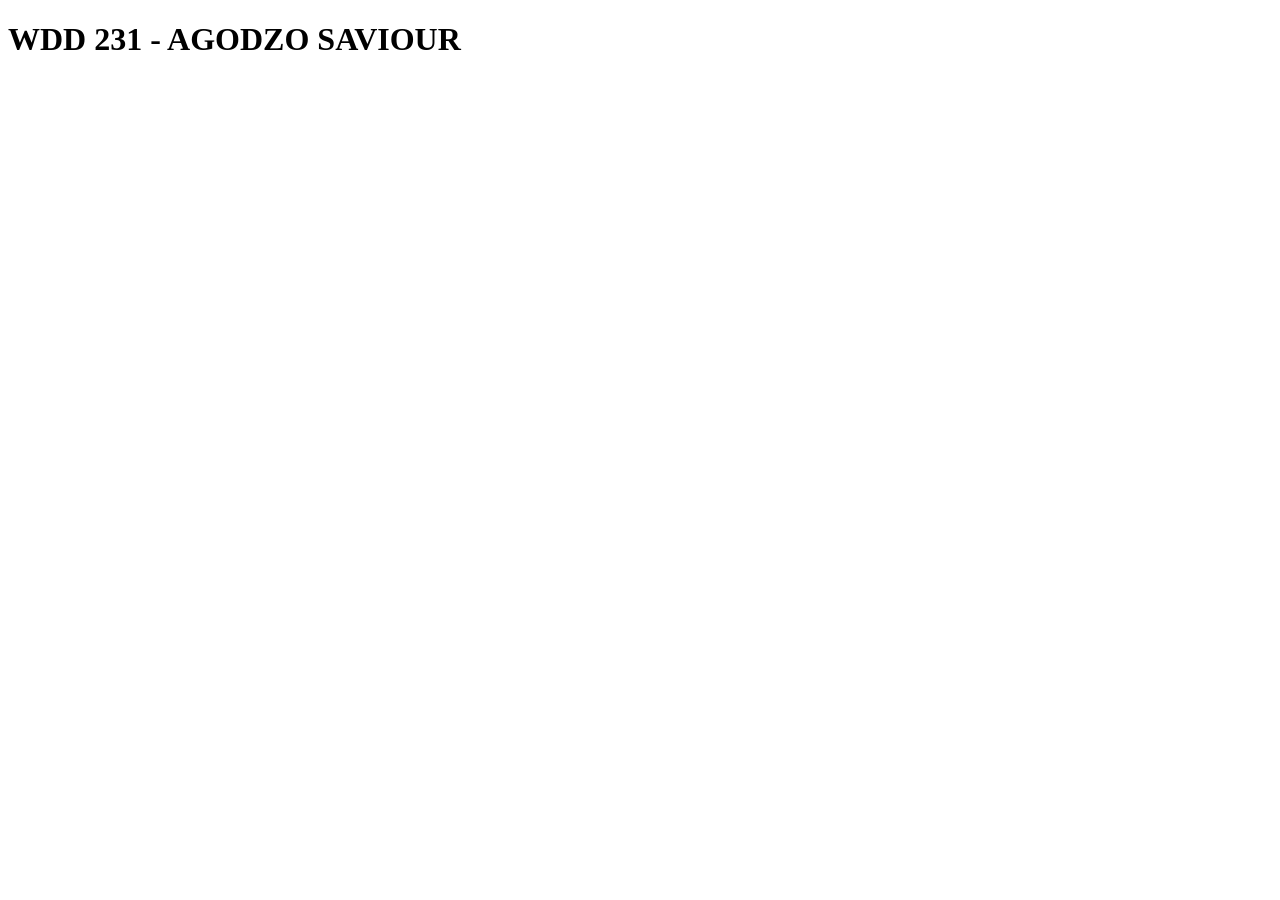
==== index.html @ b0e20092 "Update index.html" ====
<!DOCTYPE html>
<html lang="en">

<head>
    <meta charset="UTF-8">
    <meta name="viewport" content="width=device-width, initial-scale=1.0">
    <title>WDD 231</title>
</head>

<body>
    <h1>WDD 231 - AGODZO SAVIOUR</h1>
</body>

</html>
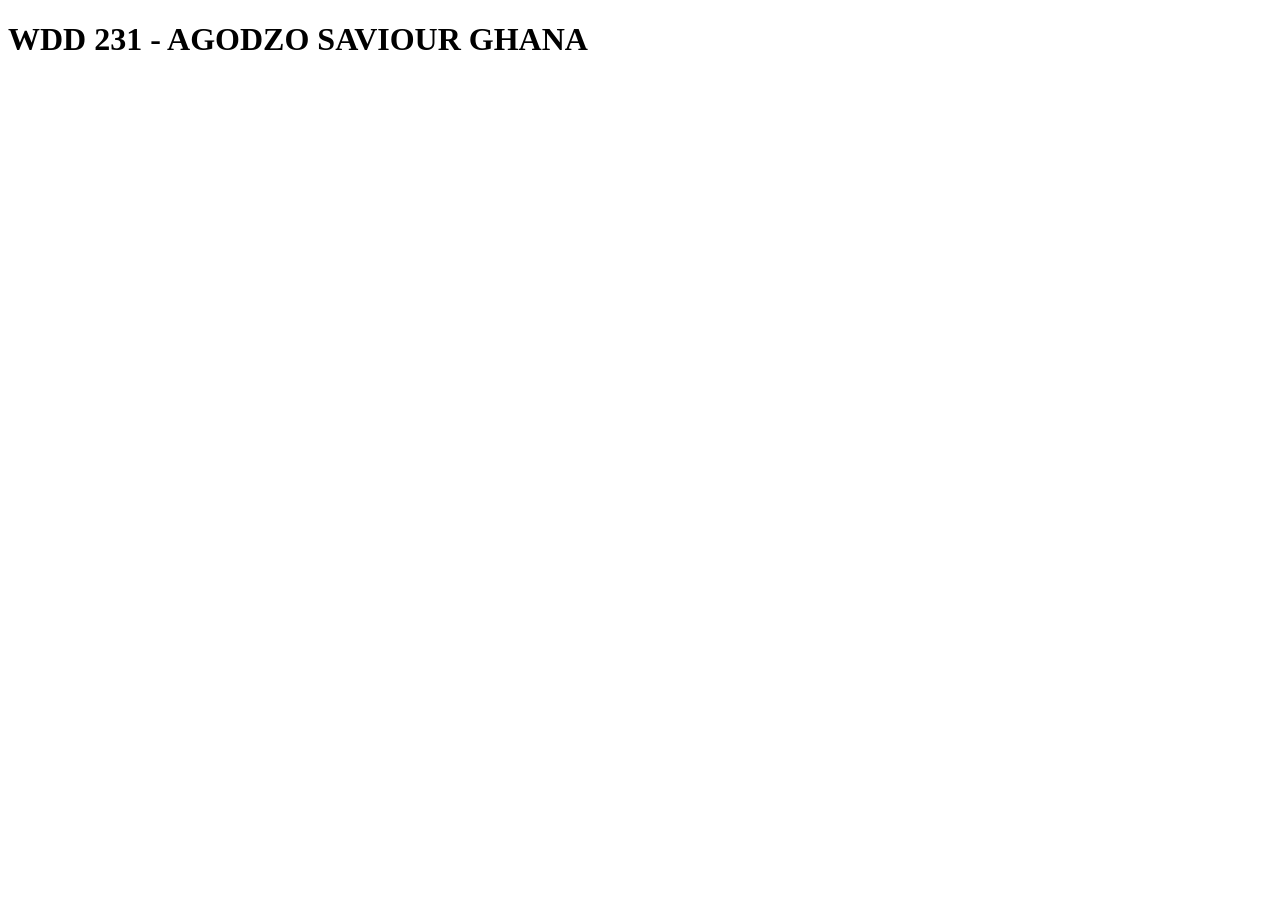
==== commit 4bbc08ad: "Update index.html" ====
--- a/index.html
+++ b/index.html
@@ -8,7 +8,7 @@
 </head>
 
 <body>
-    <h1>WDD 231 - AGODZO SAVIOUR</h1>
+    <h1>WDD 231 - AGODZO SAVIOUR GHANA</h1>
 </body>
 
 </html>
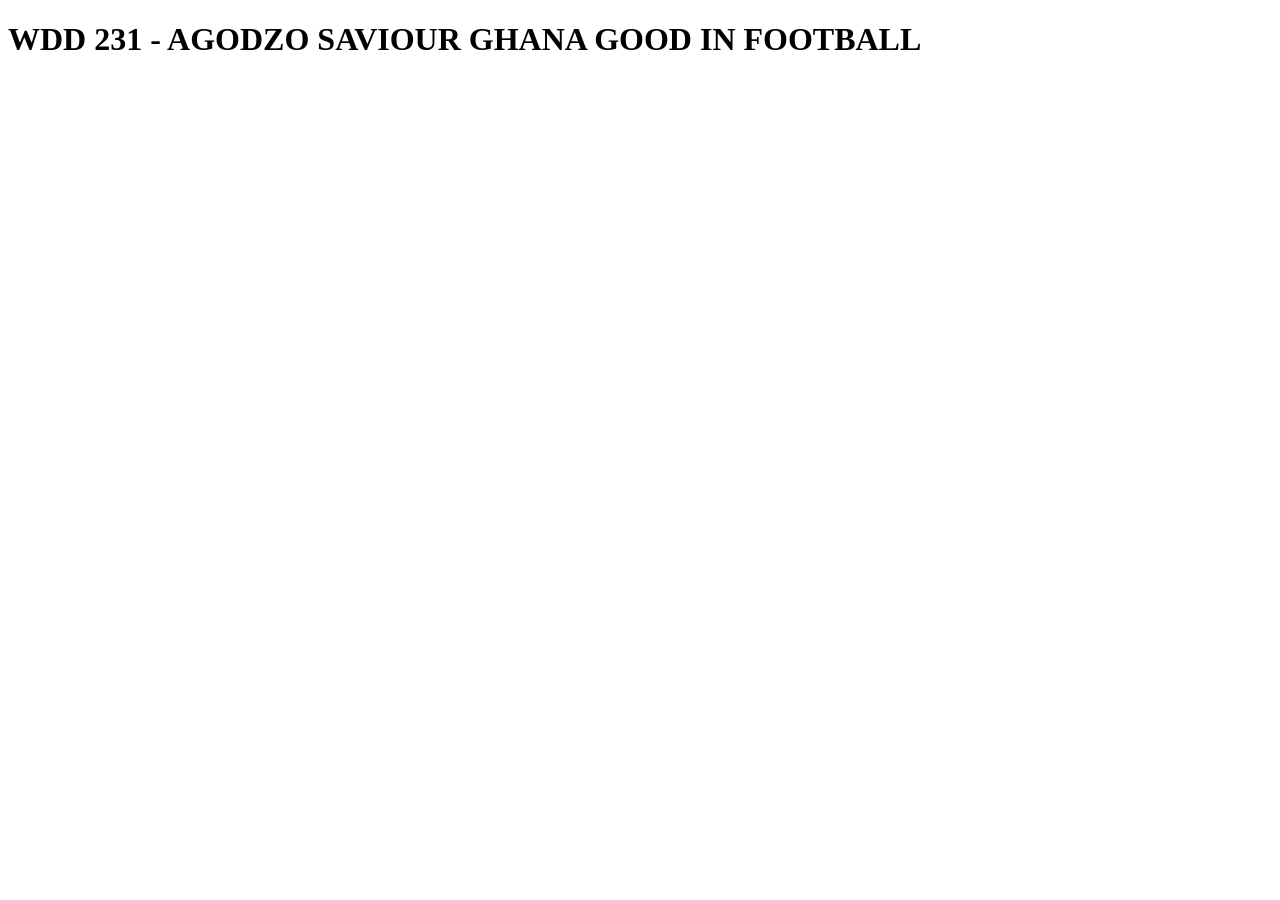
==== commit 9c576094: "Include hobby" ====
--- a/index.html
+++ b/index.html
@@ -8,7 +8,7 @@
 </head>
 
 <body>
-    <h1>WDD 231 - AGODZO SAVIOUR GHANA</h1>
+    <h1>WDD 231 - AGODZO SAVIOUR GHANA GOOD IN FOOTBALL</h1>
 </body>
 
 </html>
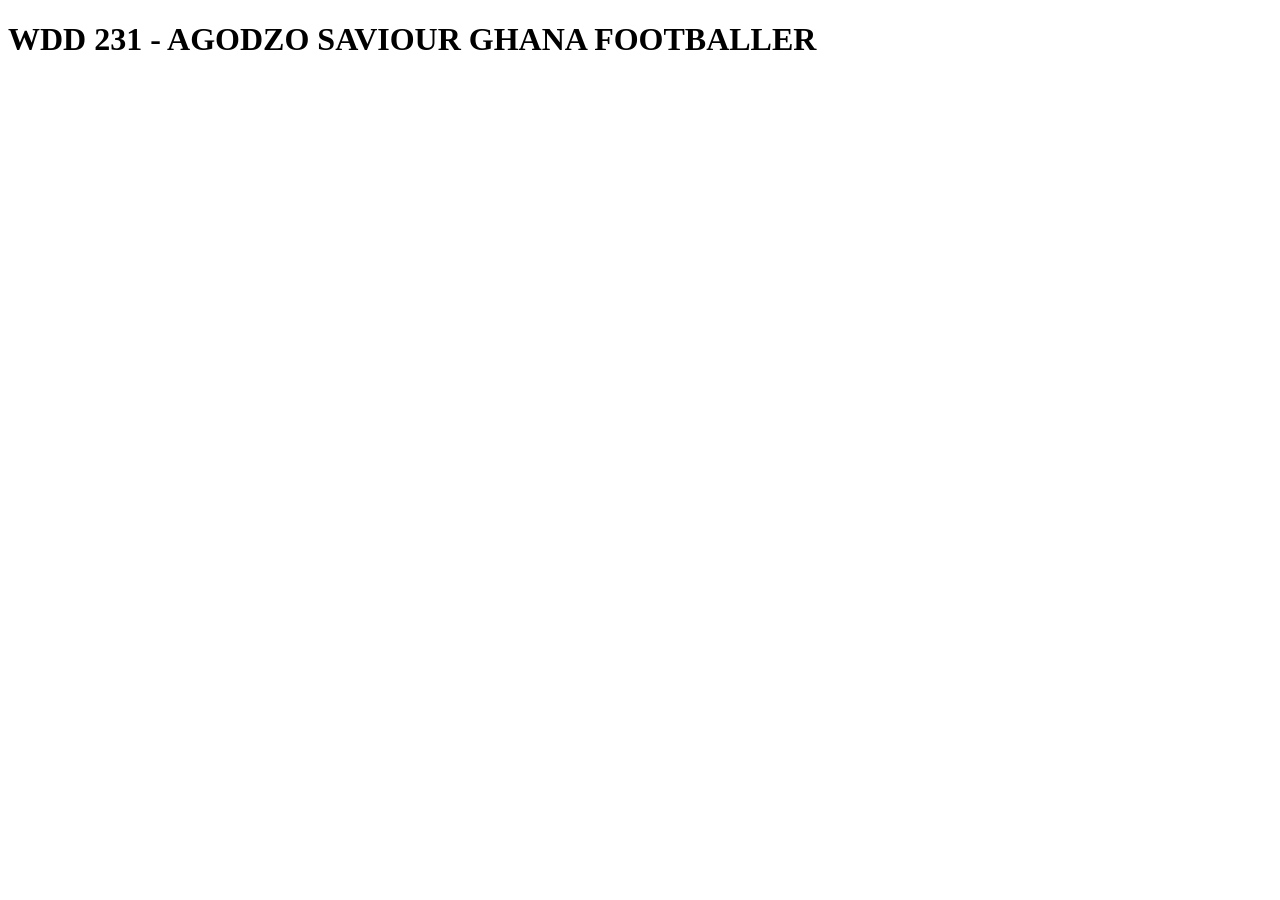
==== commit b8729f46: "Added hobby" ====
--- a/index.html
+++ b/index.html
@@ -8,7 +8,7 @@
 </head>
 
 <body>
-    <h1>WDD 231 - AGODZO SAVIOUR GHANA GOOD IN FOOTBALL</h1>
+    <h1>WDD 231 - AGODZO SAVIOUR GHANA FOOTBALLER</h1>
 </body>
 
 </html>
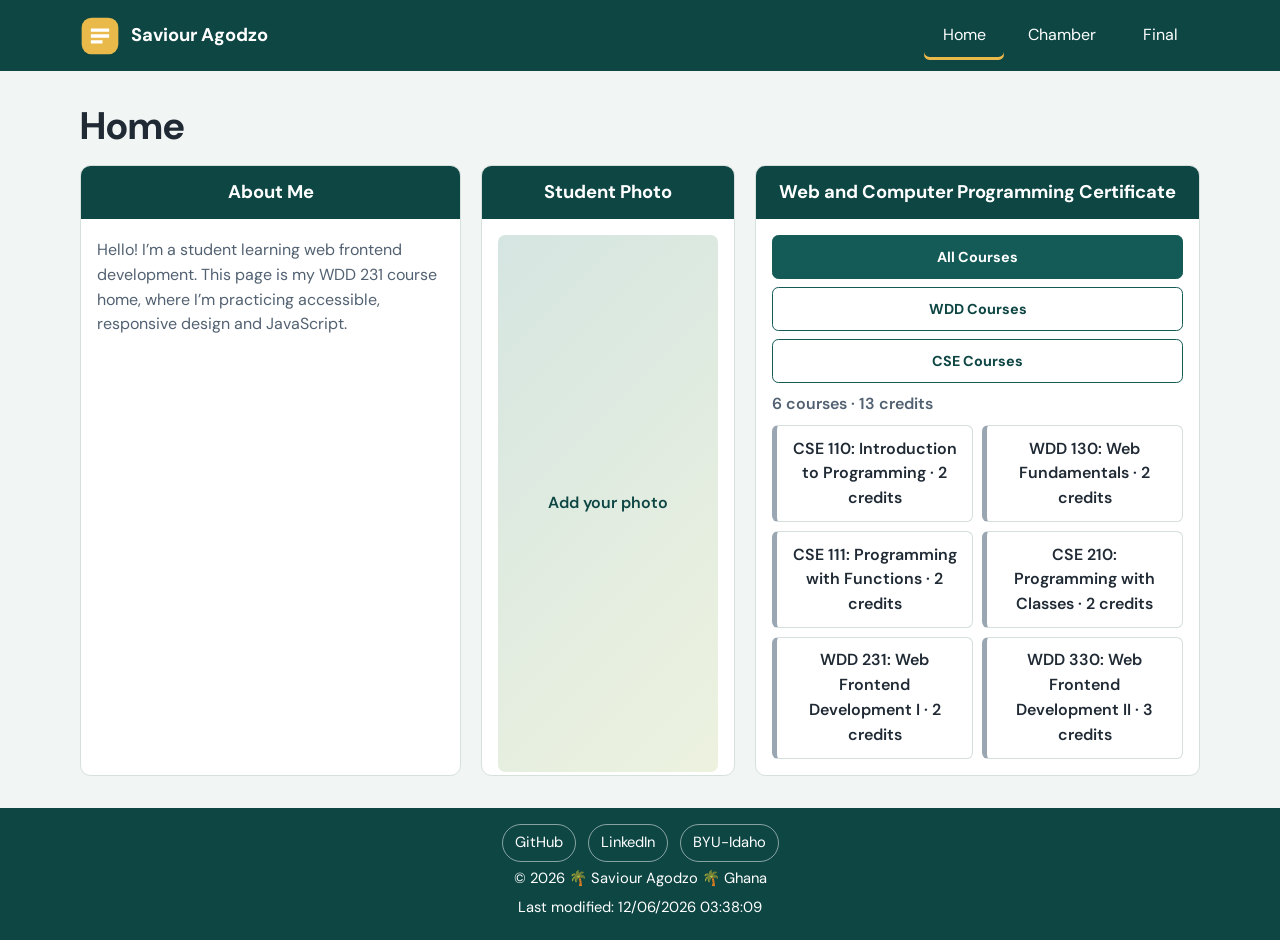
==== commit ce88b9ef: "Initial commit" ====
--- a/index.html
+++ b/index.html
@@ -1,14 +1,77 @@
-<!DOCTYPE html>
+<!doctype html>
 <html lang="en">
 
 <head>
-    <meta charset="UTF-8">
-    <meta name="viewport" content="width=device-width, initial-scale=1.0">
-    <title>WDD 231</title>
+    <meta charset="utf-8">
+    <meta name="viewport" content="width=device-width, initial-scale=1">
+    <meta name="description" content="Course home page for WDD 231 Web Frontend Development I.">
+    <meta name="author" content="Your Name">
+    <title>WDD 231 | Course Home</title>
+    <link rel="preconnect" href="https://fonts.googleapis.com">
+    <link rel="preconnect" href="https://fonts.gstatic.com" crossorigin>
+    <link href="https://fonts.googleapis.com/css2?family=DM+Sans:wght@400;500;600;700&display=swap" rel="stylesheet">
+    <link rel="stylesheet" href="styles/small.css">
+    <link rel="stylesheet" href="styles/larger.css">
+    <script src="scripts/navigation.js" defer></script>
+    <script src="scripts/course.js" defer></script>
+    <script src="scripts/date.js" defer></script>
 </head>
 
 <body>
-    <h1>WDD 231 - AGODZO SAVIOUR GHANA FOOTBALLER</h1>
+    <header class="site-header">
+        <a class="brand" href="index.html" aria-label="Course home">
+            <svg class="brand-mark" viewBox="0 0 48 48" role="img" aria-labelledby="logo-title">
+                <title id="logo-title">Course site mark</title>
+                <rect x="2" y="2" width="44" height="44" rx="12" fill="currentColor" />
+                <path d="M13 15h22v4H13zm0 7h22v4H13zm0 7h14v4H13z" fill="#fff" />
+            </svg>
+            <span>Saviour Agodzo</span>
+        </a>
+        <button class="menu-toggle" aria-label="Open navigation" aria-expanded="false"
+            aria-controls="primary-nav"><span></span><span></span><span></span></button>
+        <nav id="primary-nav" class="primary-nav" aria-label="Main navigation">
+            <a class="active" href="index.html" aria-current="page">Home</a>
+            <a href="chamber/">Chamber</a>
+            <a href="final/">Final</a>
+        </nav>
+    </header>
+    <main>
+        <h1>Home</h1>
+        <div class="content-grid">
+            <section class="panel about-panel">
+                <h2>About Me</h2>
+                <p>Hello! I’m a student learning web frontend development. This page is my WDD 231 course home, where
+                    I’m practicing accessible, responsive design and JavaScript.</p>
+            </section>
+            <section class="panel photo-panel">
+                <h2>Student Photo</h2>
+                <div class="photo-placeholder" role="img" aria-label="Add your student photo here"><span>Add your
+                        photo</span></div>
+            </section>
+            <section class="panel certificate-panel">
+                <h2>Web and Computer Programming Certificate</h2>
+                <div class="filters" role="group" aria-label="Filter courses">
+                    <button type="button" class="filter-button selected" data-filter="all" aria-pressed="true">All
+                        Courses</button>
+                    <button type="button" class="filter-button" data-filter="WDD" aria-pressed="false">WDD
+                        Courses</button>
+                    <button type="button" class="filter-button" data-filter="CSE" aria-pressed="false">CSE
+                        Courses</button>
+                </div>
+                <p id="credit-total" class="credit-total" aria-live="polite"></p>
+                <div id="course-list" class="course-list" aria-live="polite"></div>
+            </section>
+        </div>
+    </main>
+    <footer>
+        <div class="social-links" aria-label="Social links">
+            <a href="https://github.com/yourusername" aria-label="GitHub">GitHub</a>
+            <a href="https://www.linkedin.com/in/yourusername/" aria-label="LinkedIn">LinkedIn</a>
+            <a href="https://www.byui.edu/" aria-label="BYU-Idaho">BYU-Idaho</a>
+        </div>
+        <p>© <span id="currentyear"></span> 🌴 Saviour Agodzo 🌴 Ghana </p>
+        <p>Last modified: <span id="lastModified"></span></p>
+    </footer>
 </body>
 
 </html>
--- a/styles/small.css
+++ b/styles/small.css
@@ -0,0 +1,249 @@
+:root {
+    color-scheme: light;
+    --ink: #202a35;
+    --muted: #526171;
+    --brand: #145b58;
+    --brand-dark: #0e4644;
+    --accent: #e9b949;
+    --paper: #fff;
+    --canvas: #f1f5f4;
+    --line: #d5dfdc;
+    font-family: "DM Sans", sans-serif;
+    color: var(--ink);
+    background: var(--canvas);
+}
+
+* {
+    box-sizing: border-box;
+}
+
+body {
+    margin: 0;
+    min-width: 320px;
+    line-height: 1.55;
+}
+
+a {
+    color: inherit;
+}
+
+.site-header {
+    background: var(--brand-dark);
+    color: white;
+    display: flex;
+    align-items: center;
+    justify-content: space-between;
+    gap: 1rem;
+    padding: .75rem max(1rem, calc((100% - 70rem) / 2));
+    position: relative;
+}
+
+.brand {
+    display: inline-flex;
+    align-items: center;
+    gap: .7rem;
+    text-decoration: none;
+    font-weight: 700;
+    font-size: 1.15rem;
+}
+
+.brand-mark {
+    width: 2.5rem;
+    height: 2.5rem;
+    color: var(--accent);
+}
+
+.menu-toggle {
+    width: 2.75rem;
+    height: 2.75rem;
+    border: 1px solid #ffffff80;
+    border-radius: .5rem;
+    background: transparent;
+    display: grid;
+    align-content: center;
+    justify-items: center;
+    gap: 5px;
+    cursor: pointer;
+}
+
+.menu-toggle span {
+    width: 1.25rem;
+    height: 2px;
+    background: white;
+}
+
+.primary-nav {
+    display: none;
+    position: absolute;
+    z-index: 2;
+    top: 100%;
+    left: 0;
+    right: 0;
+    background: var(--brand-dark);
+    padding: .5rem 1rem 1rem;
+}
+
+.primary-nav.open {
+    display: grid;
+}
+
+.primary-nav a {
+    text-decoration: none;
+    padding: .75rem 1rem;
+    border-radius: .35rem;
+}
+
+.primary-nav a:hover,
+.primary-nav a:focus-visible {
+    background: #ffffff20;
+}
+
+.primary-nav a.active {
+    color: #fff;
+    box-shadow: inset 0 -3px var(--accent);
+}
+
+main {
+    width: min(100% - 2rem, 70rem);
+    margin: 1.5rem auto 2rem;
+}
+
+h1 {
+    margin: 0 0 1rem;
+    font-size: clamp(1.8rem, 6vw, 2.4rem);
+    line-height: 1.2;
+}
+
+.content-grid {
+    display: grid;
+    gap: 1rem;
+}
+
+.panel {
+    background: var(--paper);
+    border: 1px solid var(--line);
+    border-radius: .65rem;
+    overflow: hidden;
+}
+
+.panel h2 {
+    margin: 0;
+    padding: .75rem 1rem;
+    background: var(--brand-dark);
+    color: white;
+    font-size: 1.15rem;
+    text-align: center;
+}
+
+.about-panel p {
+    color: var(--muted);
+    padding: 0 1rem;
+}
+
+.photo-placeholder {
+    margin: 1rem;
+    min-height: 11rem;
+    border-radius: .45rem;
+    background: linear-gradient(135deg, #d5e5e1, #edf2df);
+    display: grid;
+    place-items: center;
+    color: var(--brand-dark);
+    font-weight: 600;
+}
+
+.filters {
+    display: grid;
+    grid-template-columns: repeat(3, 1fr);
+    gap: .5rem;
+    padding: 1rem 1rem .25rem;
+}
+
+.filter-button {
+    min-height: 2.75rem;
+    padding: .45rem .55rem;
+    border: 1px solid var(--brand);
+    border-radius: .4rem;
+    background: white;
+    color: var(--brand-dark);
+    font: inherit;
+    font-size: .9rem;
+    font-weight: 700;
+    cursor: pointer;
+    transition: background-color .15s, color .15s;
+}
+
+.filter-button:hover,
+.filter-button:focus-visible,
+.filter-button.selected {
+    background: var(--brand);
+    color: white;
+}
+
+.credit-total {
+    margin: .35rem 1rem .5rem;
+    color: var(--muted);
+    font-weight: 600;
+}
+
+.course-list {
+    display: grid;
+    grid-template-columns: 1fr;
+    gap: .55rem;
+    padding: 0 1rem 1rem;
+}
+
+.course-card {
+    padding: .65rem .8rem;
+    border: 1px solid var(--line);
+    border-left: 5px solid #9aa7b2;
+    border-radius: .4rem;
+    text-align: center;
+    font-weight: 600;
+}
+
+.course-card.completed {
+    border-left-color: var(--brand);
+    background: #e8f4ef;
+}
+
+.course-card.completed::after {
+    content: " ✓ Completed";
+    color: var(--brand-dark);
+    font-size: .85rem;
+}
+
+footer {
+    background: var(--brand-dark);
+    color: white;
+    text-align: center;
+    padding: 1rem;
+    font-size: .92rem;
+}
+
+footer p {
+    margin: .35rem 0;
+}
+
+.social-links {
+    display: flex;
+    justify-content: center;
+    gap: .75rem;
+    flex-wrap: wrap;
+}
+
+.social-links a {
+    padding: .4rem .75rem;
+    border: 1px solid #ffffff80;
+    border-radius: 2rem;
+    text-decoration: none;
+}
+
+.social-links a:hover,
+.social-links a:focus-visible {
+    background: #ffffff20;
+}
+
+:focus-visible {
+    outline: 3px solid var(--accent);
+    outline-offset: 3px;
+}
--- a/styles/larger.css
+++ b/styles/larger.css
@@ -0,0 +1,73 @@
+@media (min-width: 42rem) {
+    .site-header {
+        padding-top: .7rem;
+        padding-bottom: .7rem;
+    }
+
+    .menu-toggle {
+        display: none;
+    }
+
+    .primary-nav {
+        display: flex;
+        position: static;
+        padding: 0;
+        gap: .5rem;
+    }
+
+    .primary-nav a {
+        min-width: 5rem;
+        text-align: center;
+    }
+
+    main {
+        margin-top: 2rem;
+    }
+
+    .content-grid {
+        grid-template-columns: 1.4fr 1fr;
+        align-items: stretch;
+        gap: 1.25rem;
+    }
+
+    .about-panel,
+    .photo-panel {
+        min-height: 15rem;
+    }
+
+    .about-panel p {
+        max-width: 52ch;
+        margin: 1.2rem auto;
+    }
+
+    .photo-placeholder {
+        height: calc(100% - 4.5rem);
+        min-height: 10rem;
+    }
+
+    .certificate-panel {
+        grid-column: 1 / -1;
+    }
+
+    .course-list {
+        grid-template-columns: repeat(3, 1fr);
+    }
+}
+
+@media (min-width: 64rem) {
+    .content-grid {
+        grid-template-columns: 1.2fr .8fr 1.4fr;
+    }
+
+    .certificate-panel {
+        grid-column: auto;
+    }
+
+    .course-list {
+        grid-template-columns: repeat(2, 1fr);
+    }
+
+    .filters {
+        grid-template-columns: 1fr;
+    }
+}
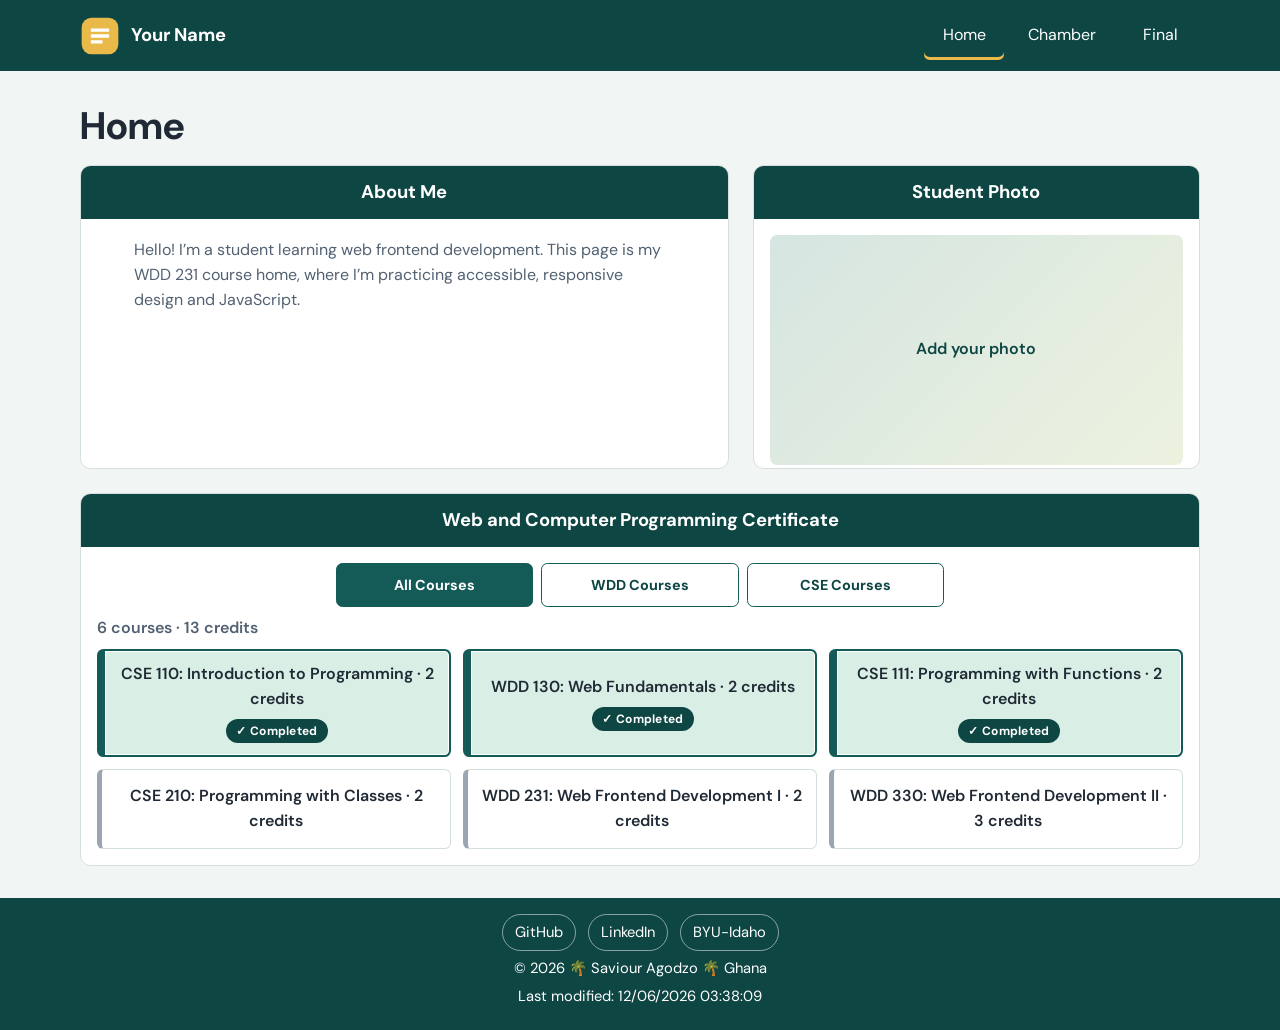
==== commit 9ee67abd: "Update join-page" ====
--- a/index.html
+++ b/index.html
@@ -6,7 +6,7 @@
     <meta name="viewport" content="width=device-width, initial-scale=1">
     <meta name="description" content="Course home page for WDD 231 Web Frontend Development I.">
     <meta name="author" content="Your Name">
-    <title>WDD 231 | Course Home</title>
+    <title>Home | WDD 231</title>
     <link rel="preconnect" href="https://fonts.googleapis.com">
     <link rel="preconnect" href="https://fonts.gstatic.com" crossorigin>
     <link href="https://fonts.googleapis.com/css2?family=DM+Sans:wght@400;500;600;700&display=swap" rel="stylesheet">
@@ -25,10 +25,11 @@
                 <rect x="2" y="2" width="44" height="44" rx="12" fill="currentColor" />
                 <path d="M13 15h22v4H13zm0 7h22v4H13zm0 7h14v4H13z" fill="#fff" />
             </svg>
-            <span>Saviour Agodzo</span>
+            <span>Your Name</span>
         </a>
-        <button class="menu-toggle" aria-label="Open navigation" aria-expanded="false"
-            aria-controls="primary-nav"><span></span><span></span><span></span></button>
+        <button class="menu-toggle" aria-label="Open navigation" aria-expanded="false" aria-controls="primary-nav">
+            <span></span><span></span><span></span>
+        </button>
         <nav id="primary-nav" class="primary-nav" aria-label="Main navigation">
             <a class="active" href="index.html" aria-current="page">Home</a>
             <a href="chamber/">Chamber</a>
@@ -45,8 +46,9 @@
             </section>
             <section class="panel photo-panel">
                 <h2>Student Photo</h2>
-                <div class="photo-placeholder" role="img" aria-label="Add your student photo here"><span>Add your
-                        photo</span></div>
+                <div class="photo-placeholder" role="img" aria-label="Add your student photo here">
+                    <span>Add your photo</span>
+                </div>
             </section>
             <section class="panel certificate-panel">
                 <h2>Web and Computer Programming Certificate</h2>
@@ -62,11 +64,12 @@
                 <div id="course-list" class="course-list" aria-live="polite"></div>
             </section>
         </div>
+        <dialog id="course-details" aria-labelledby="course-dialog-title"></dialog>
     </main>
     <footer>
         <div class="social-links" aria-label="Social links">
-            <a href="https://github.com/yourusername" aria-label="GitHub">GitHub</a>
-            <a href="https://www.linkedin.com/in/yourusername/" aria-label="LinkedIn">LinkedIn</a>
+            <a href="https://github.com/saviour-agodzo" aria-label="GitHub">GitHub</a>
+            <a href="https://www.linkedin.com/" aria-label="LinkedIn">LinkedIn</a>
             <a href="https://www.byui.edu/" aria-label="BYU-Idaho">BYU-Idaho</a>
         </div>
         <p>© <span id="currentyear"></span> 🌴 Saviour Agodzo 🌴 Ghana </p>
--- a/styles/small.css
+++ b/styles/small.css
@@ -193,23 +193,110 @@
 }
 
 .course-card {
-    padding: .65rem .8rem;
+    display: flex;
+    width: 100%;
+    flex-direction: column;
+    align-items: center;
+    justify-content: center;
+    gap: .45rem;
+    min-height: 5rem;
+    padding: .7rem .8rem;
     border: 1px solid var(--line);
     border-left: 5px solid #9aa7b2;
     border-radius: .4rem;
+    background: white;
+    color: var(--ink);
+    font: inherit;
+    font-weight: 600;
     text-align: center;
-    font-weight: 600;
+    cursor: pointer;
+    transition: border-color .15s, box-shadow .15s, transform .15s;
+}
+
+.course-card:hover {
+    border-color: var(--brand);
+    box-shadow: 0 4px 12px #0e464426;
+    transform: translateY(-2px);
 }
 
 .course-card.completed {
-    border-left-color: var(--brand);
-    background: #e8f4ef;
-}
-
-.course-card.completed::after {
-    content: " ✓ Completed";
+    border: 2px solid var(--brand);
+    border-left-width: 8px;
+    background: #d9eee5;
+    box-shadow: inset 0 0 0 1px #ffffff;
+}
+
+.course-status {
+    display: inline-block;
+    padding: .18rem .65rem;
+    border-radius: 999px;
+    background: var(--brand-dark);
+    color: white;
+    font-size: .75rem;
+    font-weight: 700;
+    letter-spacing: .025em;
+}
+
+dialog {
+    position: fixed;
+    width: min(90%, 38rem);
+    max-height: 85vh;
+    overflow-y: auto;
+    margin: auto;
+    padding: 2rem;
+    border: 1px solid var(--line);
+    border-radius: .75rem;
+    background: var(--paper);
+    color: var(--ink);
+    box-shadow: 0 1rem 3rem #0005;
+}
+
+dialog:modal {
+    inset: 0;
+}
+
+dialog::backdrop {
+    background: #102a35b3;
+    backdrop-filter: blur(2px);
+}
+
+dialog h2 {
+    margin: 0 2.5rem .4rem 0;
     color: var(--brand-dark);
-    font-size: .85rem;
+    font-size: 1.6rem;
+}
+
+dialog h3 {
+    margin: 0 0 1.25rem;
+    color: var(--ink);
+    font-size: 1.15rem;
+}
+
+dialog p {
+    margin: .75rem 0;
+}
+
+.dialog-close {
+    position: absolute;
+    top: .65rem;
+    right: .65rem;
+    display: grid;
+    width: 2.5rem;
+    height: 2.5rem;
+    place-items: center;
+    border: 1px solid var(--line);
+    border-radius: 50%;
+    background: white;
+    color: var(--ink);
+    font-size: 1.5rem;
+    line-height: 1;
+    cursor: pointer;
+}
+
+.dialog-close:hover,
+.dialog-close:focus-visible {
+    background: var(--brand-dark);
+    color: white;
 }
 
 footer {
--- a/styles/larger.css
+++ b/styles/larger.css
@@ -25,14 +25,14 @@
     }
 
     .content-grid {
-        grid-template-columns: 1.4fr 1fr;
+        grid-template-columns: 1.35fr 1fr;
         align-items: stretch;
         gap: 1.25rem;
     }
 
     .about-panel,
     .photo-panel {
-        min-height: 15rem;
+        min-height: 17rem;
     }
 
     .about-panel p {
@@ -55,19 +55,32 @@
 }
 
 @media (min-width: 64rem) {
+    main {
+        width: min(100% - 3rem, 70rem);
+    }
+
     .content-grid {
-        grid-template-columns: 1.2fr .8fr 1.4fr;
+        grid-template-columns: 1.45fr 1fr;
+        gap: 1.5rem;
+    }
+
+    .about-panel,
+    .photo-panel {
+        min-height: 19rem;
     }
 
     .certificate-panel {
-        grid-column: auto;
+        grid-column: 1 / -1;
     }
 
     .course-list {
-        grid-template-columns: repeat(2, 1fr);
+        grid-template-columns: repeat(3, minmax(0, 1fr));
+        gap: .75rem;
     }
 
     .filters {
-        grid-template-columns: 1fr;
+        grid-template-columns: repeat(3, minmax(9rem, 1fr));
+        max-width: 40rem;
+        margin: 0 auto;
     }
 }
